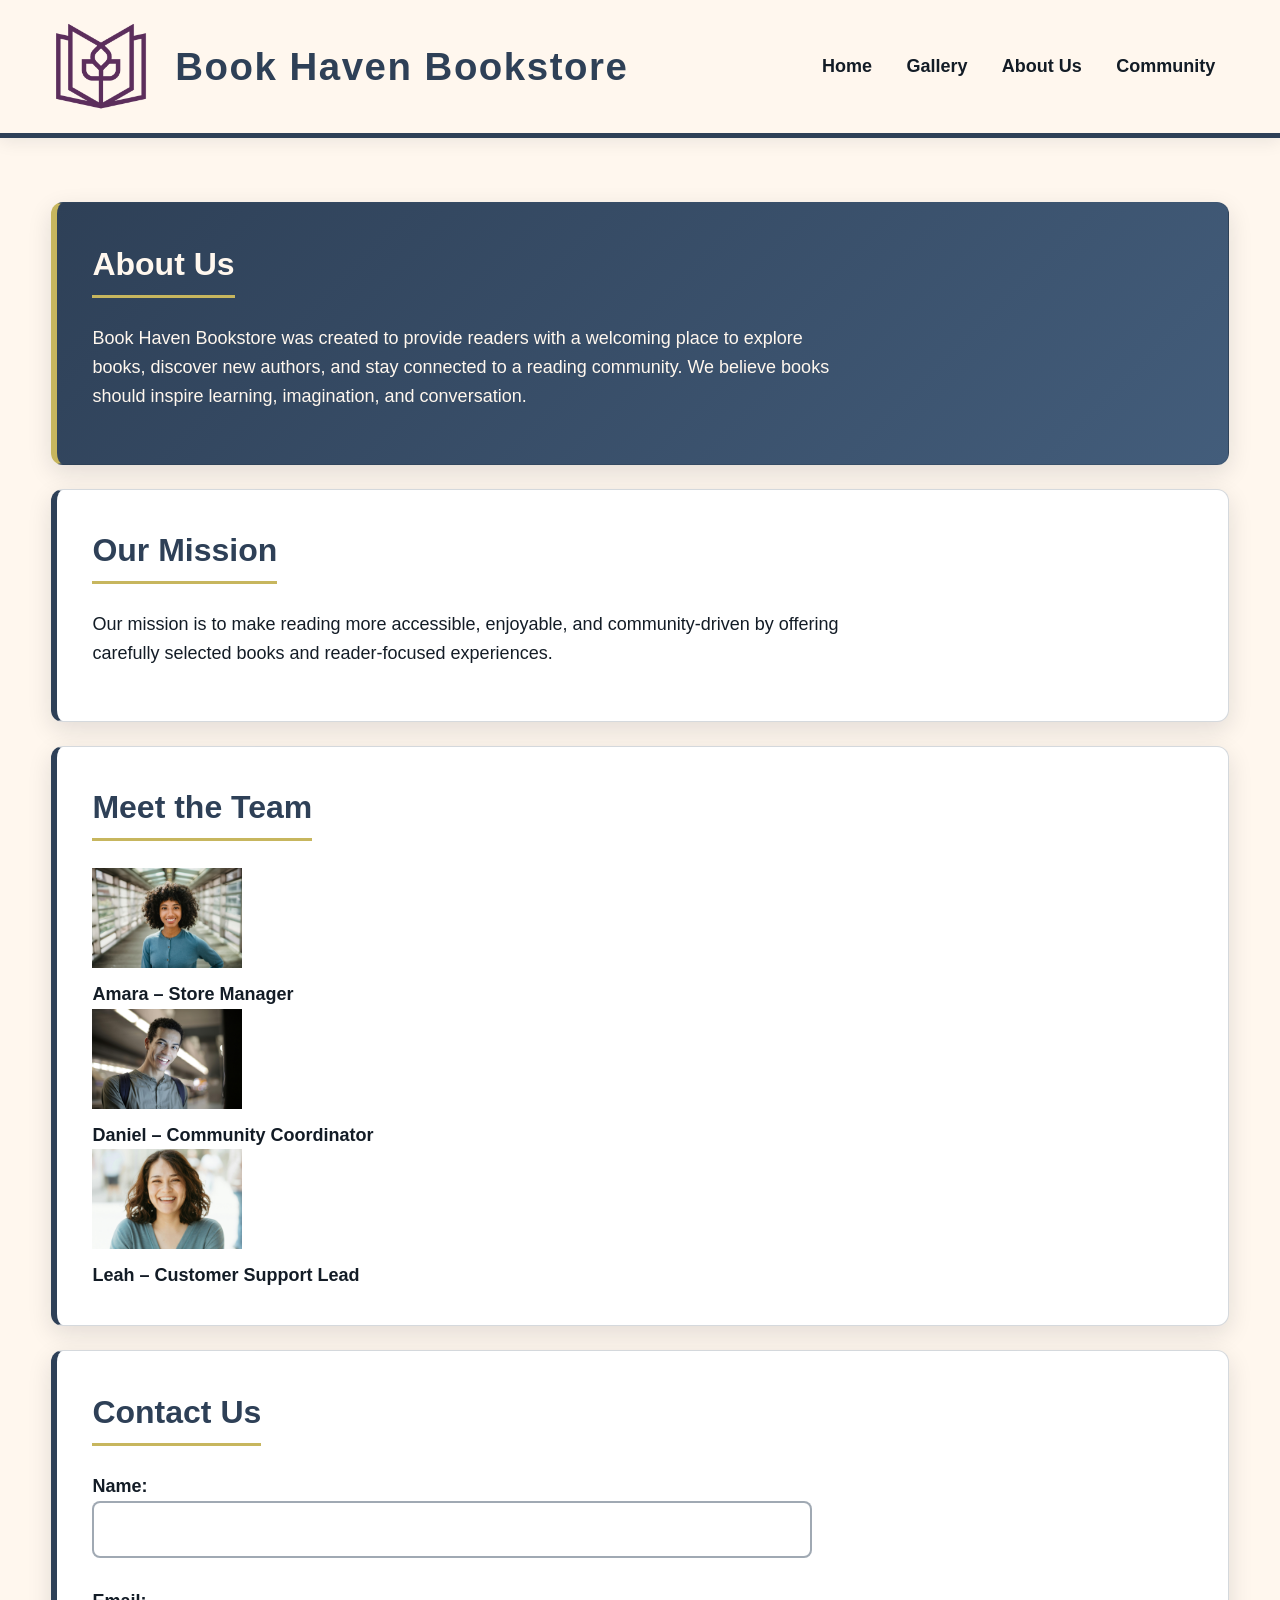
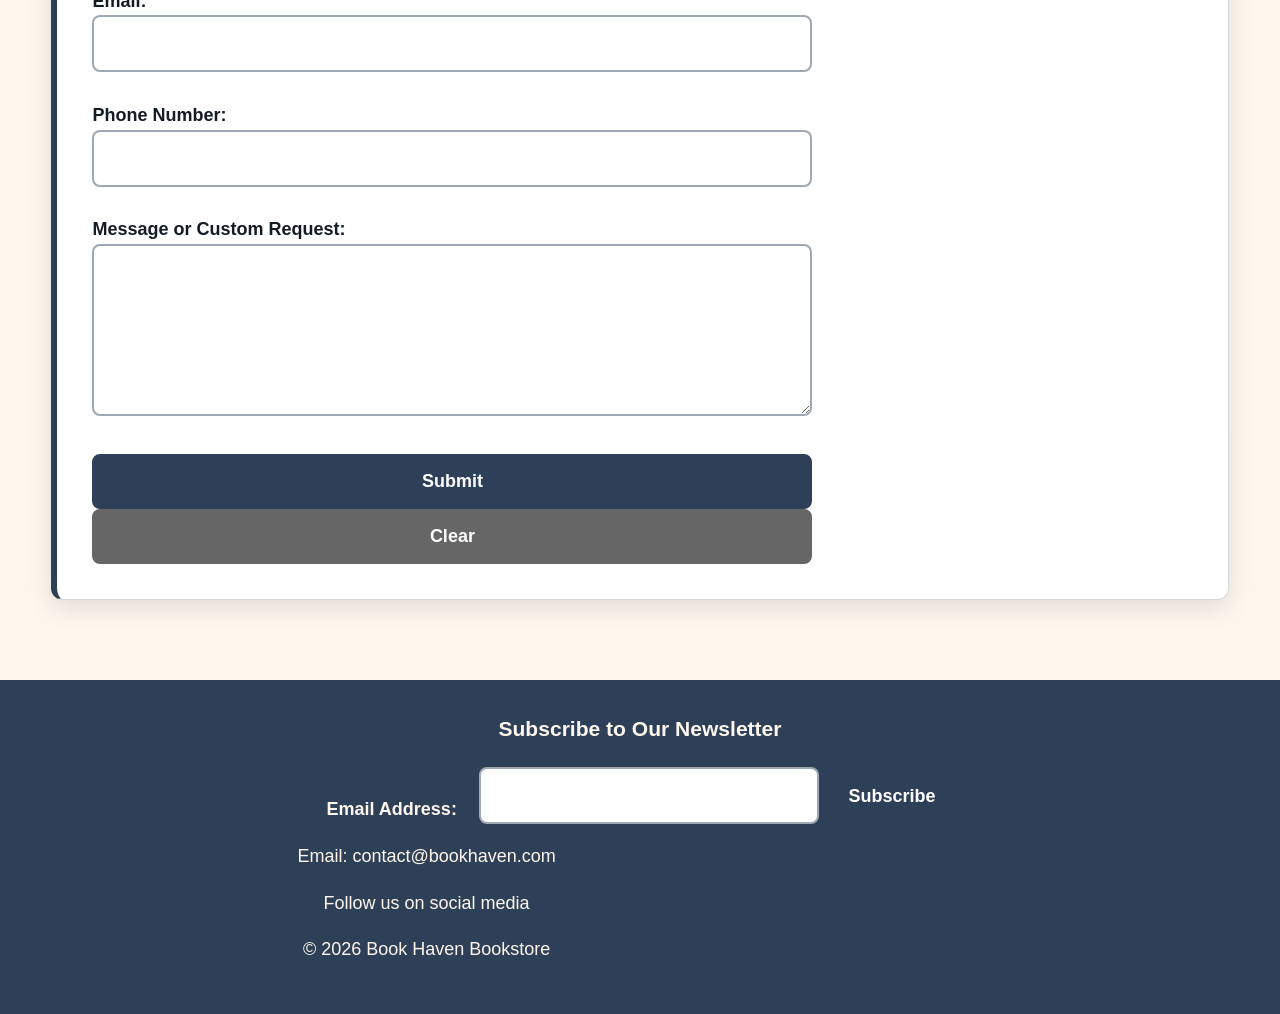
==== about.html @ 50b06986 "Update about.html" ====
<!DOCTYPE html>
<html lang="en">
<link rel="stylesheet" href="styles.css">
<head>
    <meta charset="UTF-8">
    <meta name="viewport" content="width=device-width, initial-scale=1.0">
    <title>Book Haven Bookstore | About Us</title>
</head>
<body>

    <header>
        <img src="Client3_LogoPalette2_5C2E5C.png" alt="Book Haven Bookstore logo" width="120">
        <h1>Book Haven Bookstore</h1>

        <nav>
            <a href="index.html">Home</a>
            <a href="gallery.html">Gallery</a>
            <a href="about.html">About Us</a>
            <a href="community.html">Community</a>
        </nav>
    </header>

    <main>
        <section>
            <h2>About Us</h2>
            <p>
                Book Haven Bookstore was created to provide readers with a welcoming place
                to explore books, discover new authors, and stay connected to a reading
                community. We believe books should inspire learning, imagination, and conversation.
            </p>
        </section>

        <section>
            <h2>Our Mission</h2>
            <p>
                Our mission is to make reading more accessible, enjoyable, and community-driven
                by offering carefully selected books and reader-focused experiences.
            </p>
        </section>

        <section>
            <h2>Meet the Team</h2>
            <figure>
                <img src="pexels-roberto-hund-5356174.jpg" alt="Store manager portrait" width="150">
                <figcaption>Amara – Store Manager</figcaption>
            </figure>

            <figure>
                <img src="pexels-olly-3799223.jpg" alt="Community coordinator portrait" width="150">
                <figcaption>Daniel – Community Coordinator</figcaption>
            </figure>

            <figure>
                <img src="pexels-ivan-aguilar-2154351719-33801241.jpg" alt="Customer support lead portrait" width="150">
                <figcaption>Leah – Customer Support Lead</figcaption>
            </figure>
        </section>

        <section>
            <h2>Contact Us</h2>
            <form>
                <label for="name">Name:</label><br>
                <input type="text" id="name" name="name" required><br><br>

                <label for="email">Email:</label><br>
                <input type="email" id="email" name="email" required><br><br>

                <label for="phone">Phone Number:</label><br>
                <input type="tel" id="phone" name="phone" required><br><br>

                <label for="feedback">Message or Custom Request:</label><br>
                <textarea id="feedback" name="feedback" rows="5" cols="40" required></textarea><br><br>

                <input type="submit" value="Submit">
                <input type="reset" value="Clear">
            </form>
        </section>
    </main>

    <footer>
        <h3>Subscribe to Our Newsletter</h3>
        <form>
            <label for="subscribe-email-about">Email Address:</label><br>
            <input type="email" id="subscribe-email-about" name="subscribe-email-about" required>
            <button type="button" id="subscribe-btn-about">Subscribe</button>
        </form>

        <p>Email: contact@bookhaven.com</p>
        <p>Follow us on social media</p>
        <p>&copy; 2026 Book Haven Bookstore</p>
    </footer>

</body>
</html>
---- styles.css ----
/* Book Haven Bookstore - Touchstone Task 2.2
   Color Palette 1 + Typography Option 2
*/

:root {
  --inkwell-blue: #2E4057;
  --intensity-indigo: #EE583F;
  --dusty-rose: #F7B3CC;
  --aged-gold: #C7B65E;
  --parchment-white: #FFF7EE;
  --bookish-black: #131C26;
  --white: #FFFFFF;
  --shadow: 0 8px 24px rgba(19, 28, 38, 0.12);
  --radius: 12px;
}

* {
  box-sizing: border-box;
}

html {
  scroll-behavior: smooth;
}

body {
  margin: 0;
  min-height: 100vh;
  display: flex;
  flex-direction: column;
  background-color: var(--parchment-white);
  color: var(--bookish-black);
  font-family: Calibri, Arial, sans-serif;
  font-size: 18px;
  line-height: 1.6;
}

img {
  display: block;
  max-width: 100%;
  height: auto;
}

header {
  display: grid;
  grid-template-columns: auto 1fr auto;
  align-items: center;
  gap: 1.5rem;
  padding: 1rem clamp(1rem, 4vw, 4rem);
  background-color: var(--parchment-white);
  border-bottom: 5px solid var(--inkwell-blue);
  box-shadow: 0 4px 16px rgba(19, 28, 38, 0.08);
}

header img {
  width: 100px;
}

header h1 {
  margin: 0;
  color: var(--inkwell-blue);
  font-family: Arial, Calibri, sans-serif;
  font-size: clamp(1.7rem, 3vw, 2.7rem);
  letter-spacing: 0.04em;
}

header nav,
footer nav {
  display: flex;
  flex-wrap: wrap;
  justify-content: flex-end;
  gap: 0.45rem;
}

header nav a,
footer nav a {
  padding: 0.55rem 0.85rem;
  border-radius: 8px;
  color: var(--bookish-black);
  font-weight: 700;
  text-decoration: none;
  transition: background-color 0.2s ease, transform 0.2s ease;
}

header nav a:hover,
header nav a:focus-visible {
  background-color: var(--dusty-rose);
  transform: translateY(-1px);
}

.home-page header a[href="index.html"],
.gallery-page header a[href="gallery.html"],
.about-page header a[href="about.html"],
.community-page header a[href="community.html"] {
  background-color: var(--aged-gold);
}

main {
  width: min(1180px, 92%);
  margin: 0 auto;
  padding: 2.5rem 0 3.5rem;
  flex: 1;
}

main section {
  margin: 1.5rem 0;
  padding: clamp(1.3rem, 3vw, 2.2rem);
  background-color: var(--white);
  border: 1px solid rgba(46, 64, 87, 0.2);
  border-left: 6px solid var(--inkwell-blue);
  border-radius: var(--radius);
  box-shadow: var(--shadow);
}

main > section:first-child {
  color: var(--parchment-white);
  background: linear-gradient(135deg, var(--inkwell-blue), #435D7B);
  border-left-color: var(--aged-gold);
}

main > section:first-child h2 {
  color: var(--parchment-white);
  border-bottom-color: var(--aged-gold);
}

h2,
h3 {
  font-family: Arial, Calibri, sans-serif;
}

h2 {
  width: fit-content;
  margin-top: 0;
  padding-bottom: 0.3rem;
  color: var(--inkwell-blue);
  border-bottom: 3px solid var(--aged-gold);
  font-size: clamp(1.5rem, 2.5vw, 2.1rem);
}

h3 {
  color: var(--inkwell-blue);
}

p {
  max-width: 75ch;
}

main a {
  display: inline-block;
  padding: 0.65rem 1rem;
  border-radius: 8px;
  background-color: var(--aged-gold);
  color: var(--bookish-black);
  font-weight: 700;
  text-decoration: none;
}

main a:hover,
main a:focus-visible {
  background-color: var(--dusty-rose);
}

figure {
  margin: 0;
}

figcaption {
  margin-top: 0.75rem;
  font-weight: 700;
}

table {
  width: 100%;
  table-layout: fixed;
  border-collapse: separate;
  border-spacing: 1rem;
}

td {
  padding: 1.2rem;
  text-align: center;
  vertical-align: top;
  background-color: var(--white);
  border: 1px solid rgba(46, 64, 87, 0.25);
  border-radius: var(--radius);
  box-shadow: 0 5px 16px rgba(19, 28, 38, 0.09);
}

td img {
  width: 180px;
  height: 230px;
  margin: 0 auto 1rem;
  object-fit: contain;
}

button,
input[type="submit"],
input[type="reset"] {
  padding: 0.7rem 1rem;
  border: 2px solid var(--inkwell-blue);
  border-radius: 8px;
  background-color: var(--inkwell-blue);
  color: var(--white);
  font: inherit;
  font-weight: 700;
  cursor: pointer;
  transition: background-color 0.2s ease, transform 0.2s ease;
}

button:hover,
input[type="submit"]:hover {
  background-color: var(--intensity-indigo);
  transform: translateY(-1px);
}

input[type="reset"] {
  background-color: #666666;
  border-color: #666666;
}

input[type="reset"]:hover {
  background-color: #444444;
}

input,
textarea {
  width: 100%;
  max-width: 720px;
  padding: 0.75rem;
  border: 2px solid rgba(46, 64, 87, 0.45);
  border-radius: 8px;
  background-color: var(--white);
  color: var(--bookish-black);
  font: inherit;
}

textarea {
  resize: vertical;
}

label {
  font-weight: 700;
}

a:focus-visible,
button:focus-visible,
input:focus-visible,
textarea:focus-visible {
  outline: 3px solid var(--intensity-indigo);
  outline-offset: 3px;
}

/* Homepage */
.home-page article {
  display: inline-block;
  width: 30.5%;
  min-height: 250px;
  margin: 1%;
  padding: 1.2rem;
  vertical-align: top;
  background-color: rgba(247, 179, 204, 0.35);
  border-top: 5px solid var(--aged-gold);
  border-radius: var(--radius);
}

.home-page main > section:nth-of-type(4) {
  background-color: rgba(199, 182, 94, 0.28);
}

.home-page main > section:nth-of-type(4) ul {
  columns: 2;
  column-gap: 3rem;
}

/* Gallery */
.gallery-page main > section:nth-of-type(2) {
  overflow-x: auto;
}

.gallery-page .add-to-cart {
  width: 100%;
}

.gallery-page main > section:nth-of-type(3) {
  background-color: rgba(247, 179, 204, 0.38);
}

.gallery-page main > section:nth-of-type(3) button {
  margin: 0.3rem;
}

/* About page */
.about-page main > section:nth-of-type(3) {
  text-align: center;
}

.about-page main > section:nth-of-type(3) h2 {
  margin-right: auto;
}

.about-page main > section:nth-of-type(3) figure {
  display: inline-block;
  width: 30%;
  margin: 1%;
  padding: 1.2rem;
  vertical-align: top;
  background-color: rgba(247, 179, 204, 0.28);
  border-radius: var(--radius);
}

.about-page main > section:nth-of-type(3) img {
  width: 175px;
  height: 175px;
  margin: 0 auto;
  object-fit: cover;
  border: 5px solid var(--aged-gold);
  border-radius: 50%;
}

.about-page main form {
  display: grid;
  gap: 0.65rem;
  max-width: 760px;
}

.about-page main form br {
  display: none;
}

/* Community page */
.community-page main > section:nth-of-type(2) p {
  max-width: none;
  padding: 1rem 1.2rem;
  background-color: rgba(247, 179, 204, 0.35);
  border-left: 5px solid var(--intensity-indigo);
  border-radius: 8px;
}

.community-page main > section:nth-of-type(3) ul {
  display: grid;
  grid-template-columns: repeat(3, 1fr);
  gap: 1rem;
  padding: 0;
  list-style: none;
}

.community-page main > section:nth-of-type(3) li {
  padding: 1.1rem;
  background-color: rgba(199, 182, 94, 0.3);
  border: 1px solid var(--aged-gold);
  border-radius: 8px;
  font-weight: 700;
}

.community-page main > section:nth-of-type(4) {
  background-color: rgba(238, 88, 63, 0.11);
}

/* Footer */
footer {
  margin-top: auto;
  padding: 2rem clamp(1rem, 4vw, 4rem);
  text-align: center;
  background-color: var(--inkwell-blue);
  color: var(--parchment-white);
}

footer h3 {
  margin-top: 0;
  color: var(--parchment-white);
}

footer form {
  display: flex;
  flex-wrap: wrap;
  align-items: end;
  justify-content: center;
  gap: 0.7rem;
}

footer input {
  width: min(340px, 100%);
}

footer nav {
  justify-content: center;
  margin-top: 1rem;
}

footer nav a {
  color: var(--parchment-white);
}

footer nav a:hover,
footer nav a:focus-visible {
  color: var(--bookish-black);
  background-color: var(--aged-gold);
}

/* Responsive layout */
@media (max-width: 820px) {
  body {
    font-size: 16px;
  }

  header {
    grid-template-columns: 1fr;
    text-align: center;
  }

  header img {
    margin: 0 auto;
  }

  header nav {
    justify-content: center;
  }

  .home-page article,
  .about-page main > section:nth-of-type(3) figure {
    display: block;
    width: 100%;
    margin: 1rem 0;
  }

  .community-page main > section:nth-of-type(3) ul {
    grid-template-columns: 1fr;
  }

  .home-page main > section:nth-of-type(4) ul {
    columns: 1;
  }

  table,
  tbody,
  tr,
  td {
    display: block;
    width: 100%;
  }

  table {
    border-spacing: 0;
  }

  td {
    margin-bottom: 1rem;
  }
}

@media (max-width: 520px) {
  header nav {
    display: grid;
    grid-template-columns: 1fr 1fr;
    width: 100%;
  }

  main {
    width: 94%;
    padding-top: 1.5rem;
  }

  main section {
    padding: 1.2rem;
  }

  footer form {
    flex-direction: column;
    align-items: stretch;
  }

  footer input,
  footer button {
    width: 100%;
    max-width: none;
  }
}

@media (prefers-reduced-motion: reduce) {
  * {
    scroll-behavior: auto !important;
    transition: none !important;
  }
}
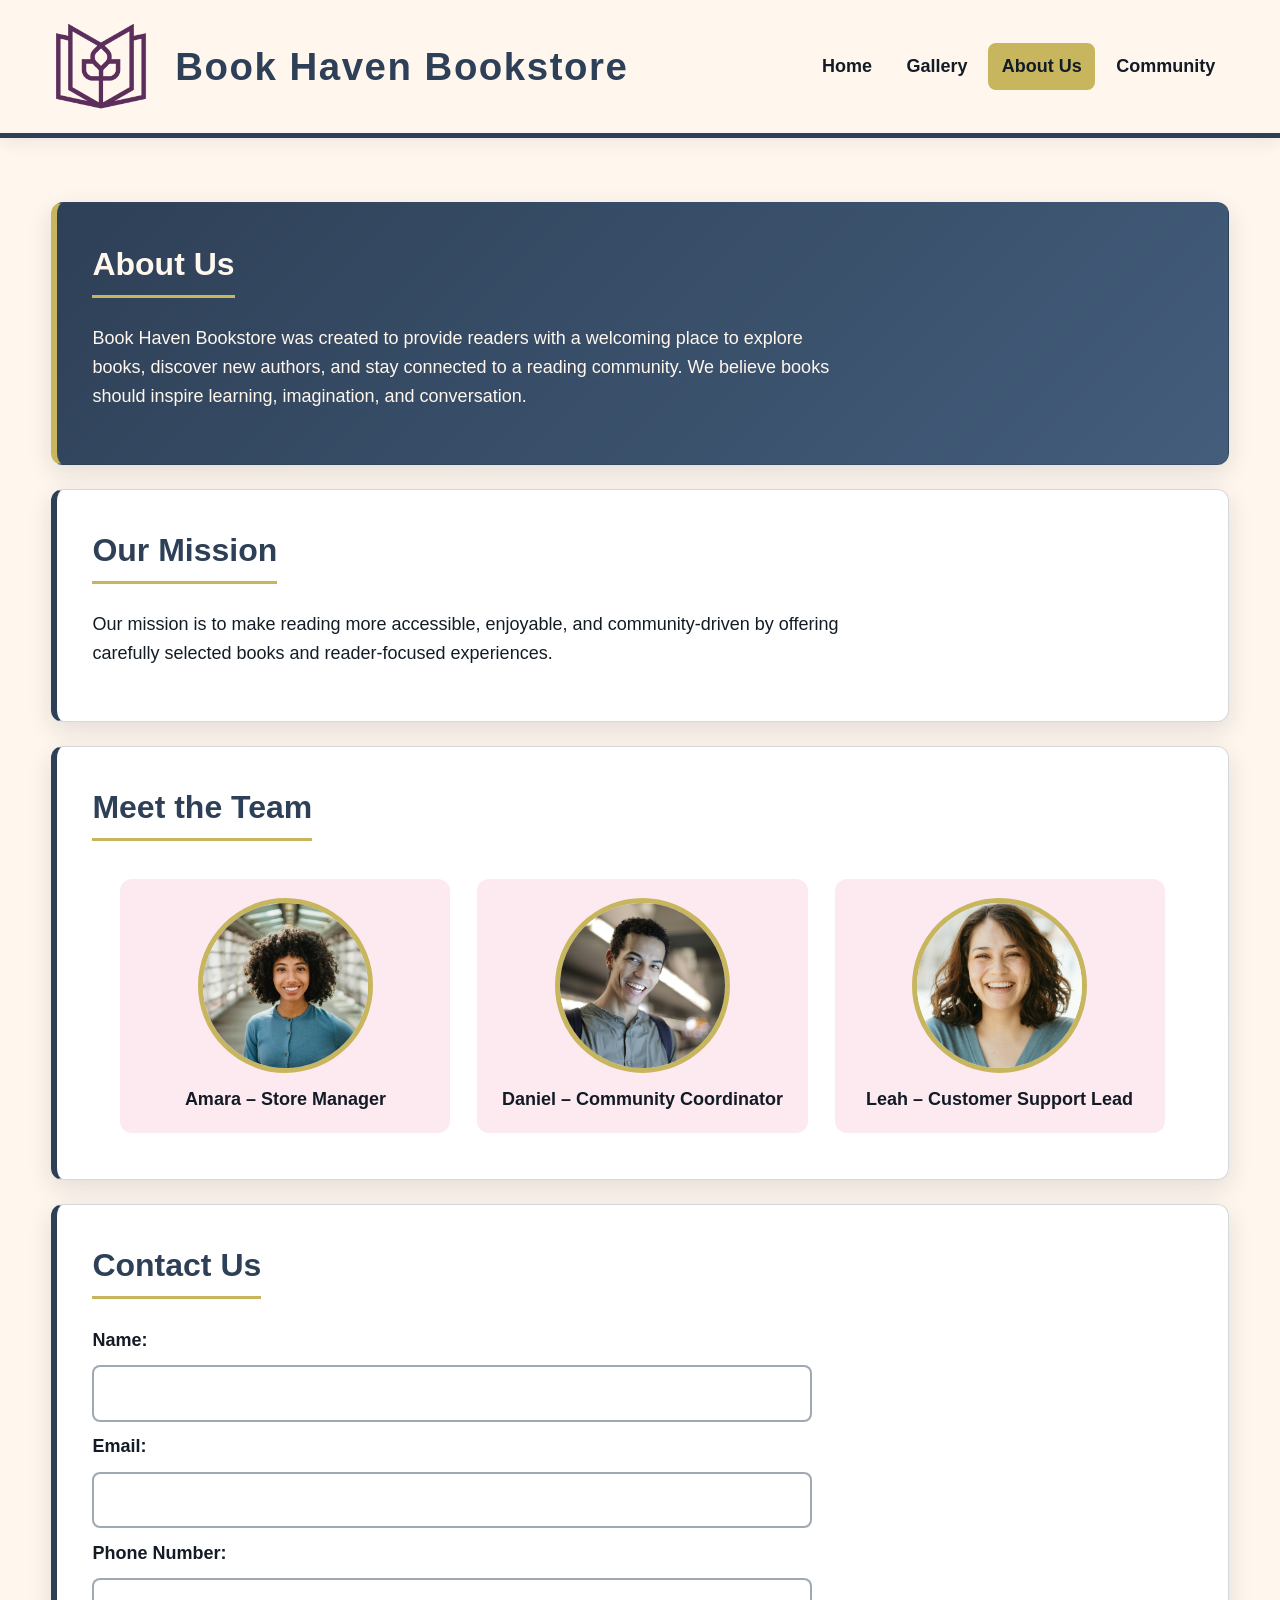
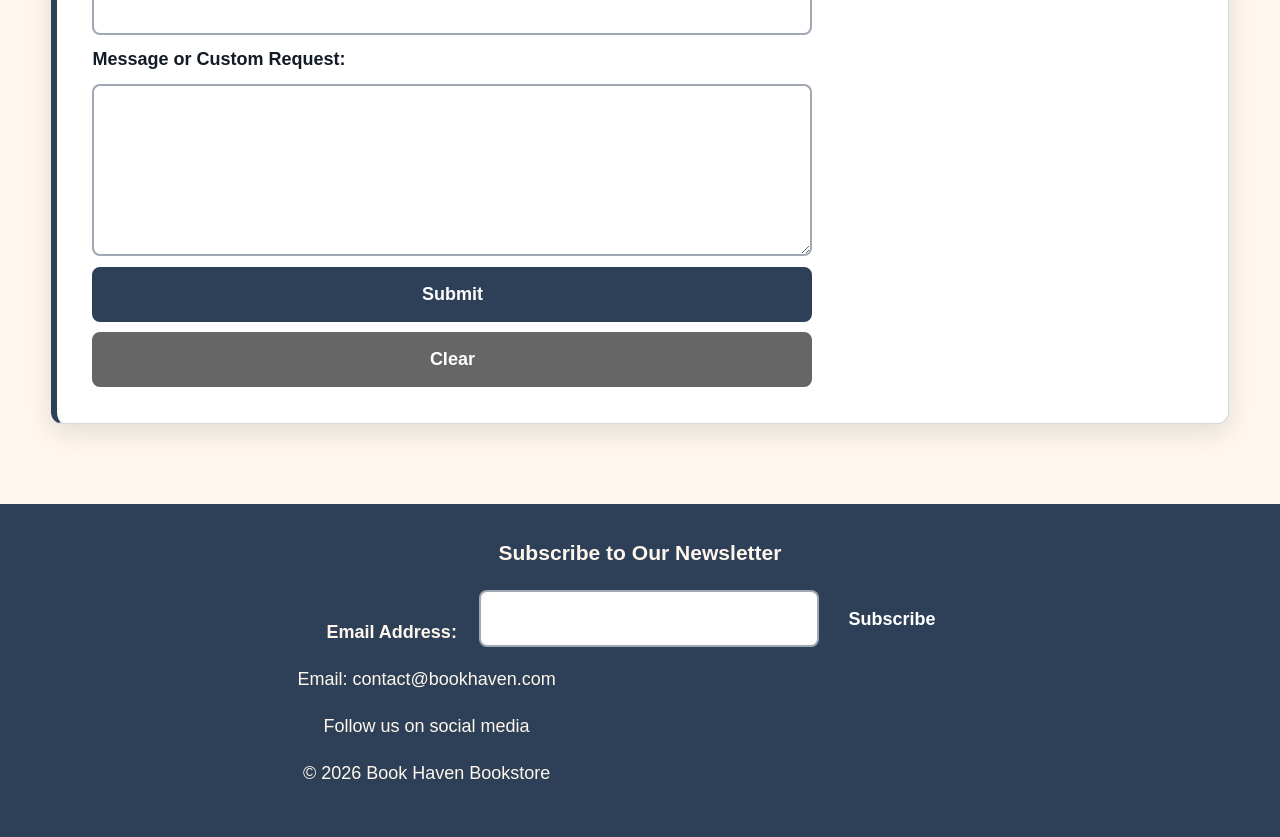
==== commit 540eaee0: "Update about.html" ====
--- a/about.html
+++ b/about.html
@@ -6,7 +6,7 @@
     <meta name="viewport" content="width=device-width, initial-scale=1.0">
     <title>Book Haven Bookstore | About Us</title>
 </head>
-<body>
+<body class="about-page">
 
     <header>
         <img src="Client3_LogoPalette2_5C2E5C.png" alt="Book Haven Bookstore logo" width="120">
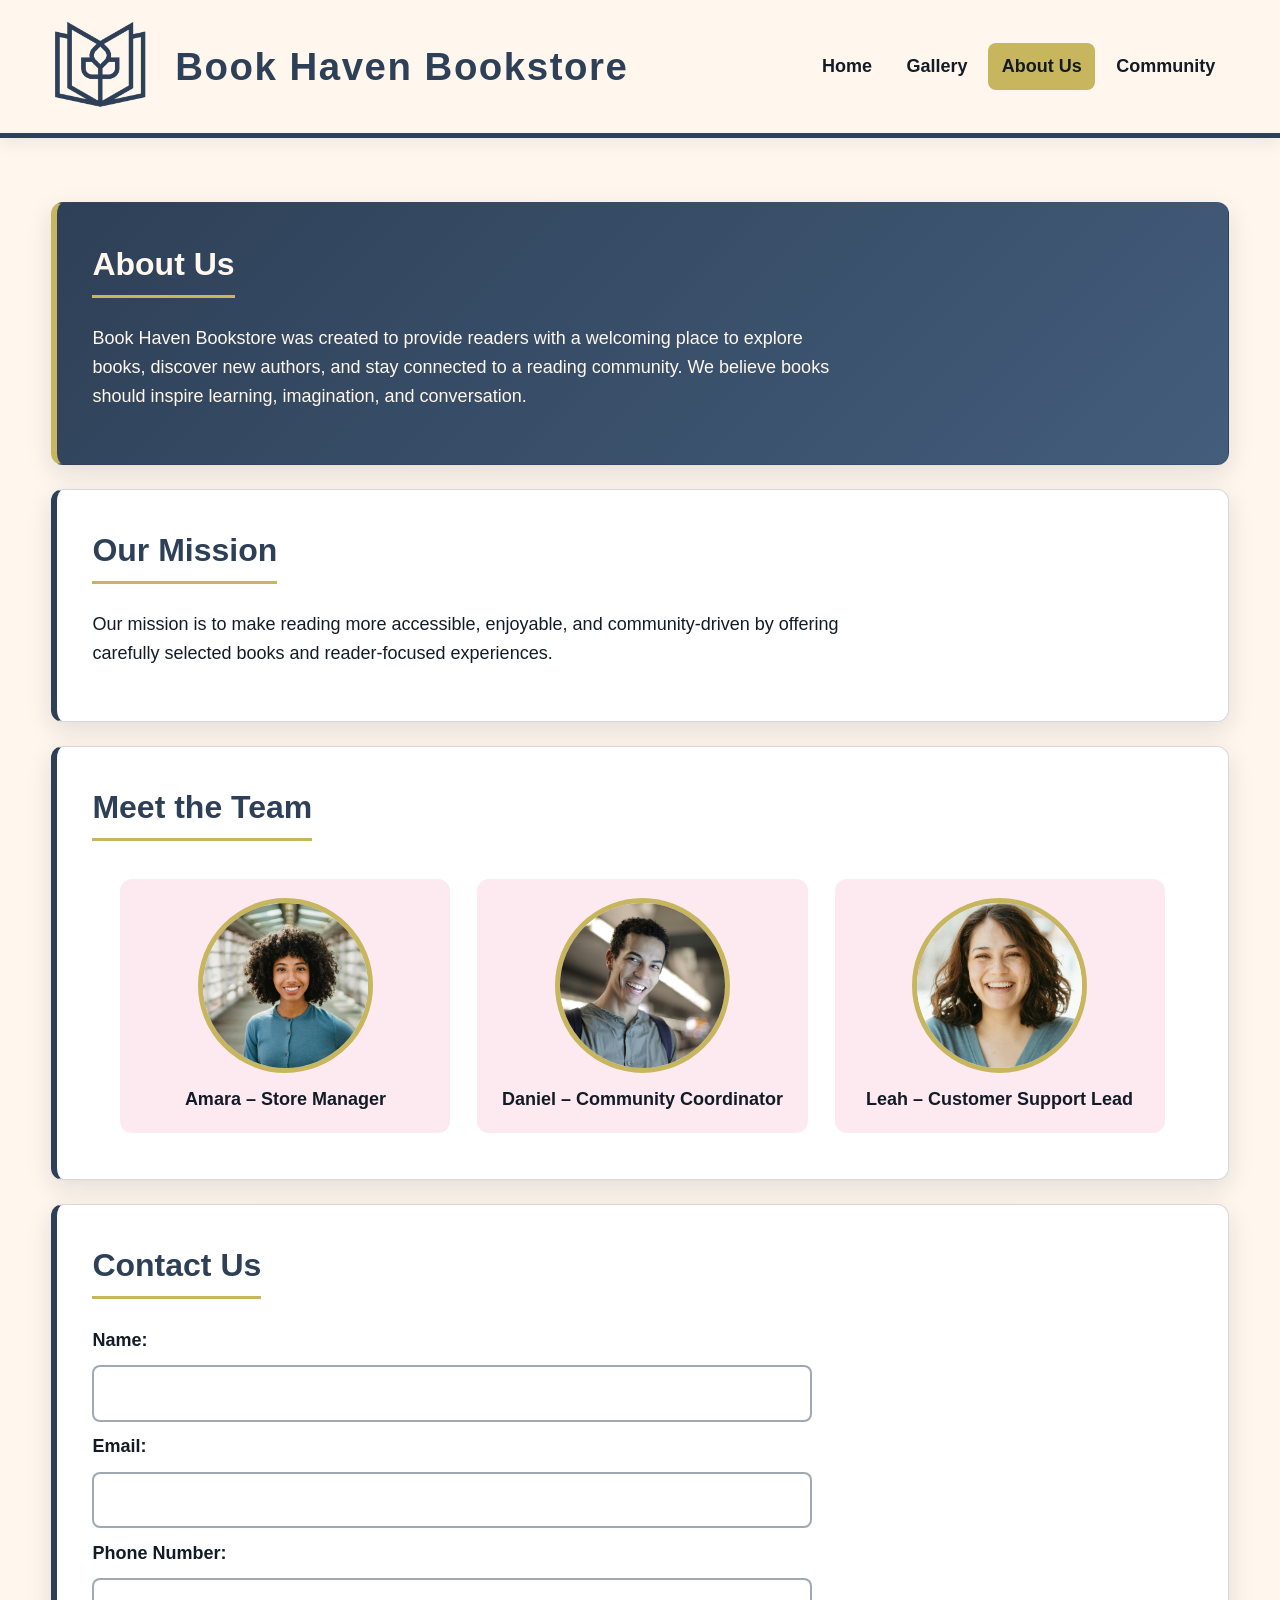
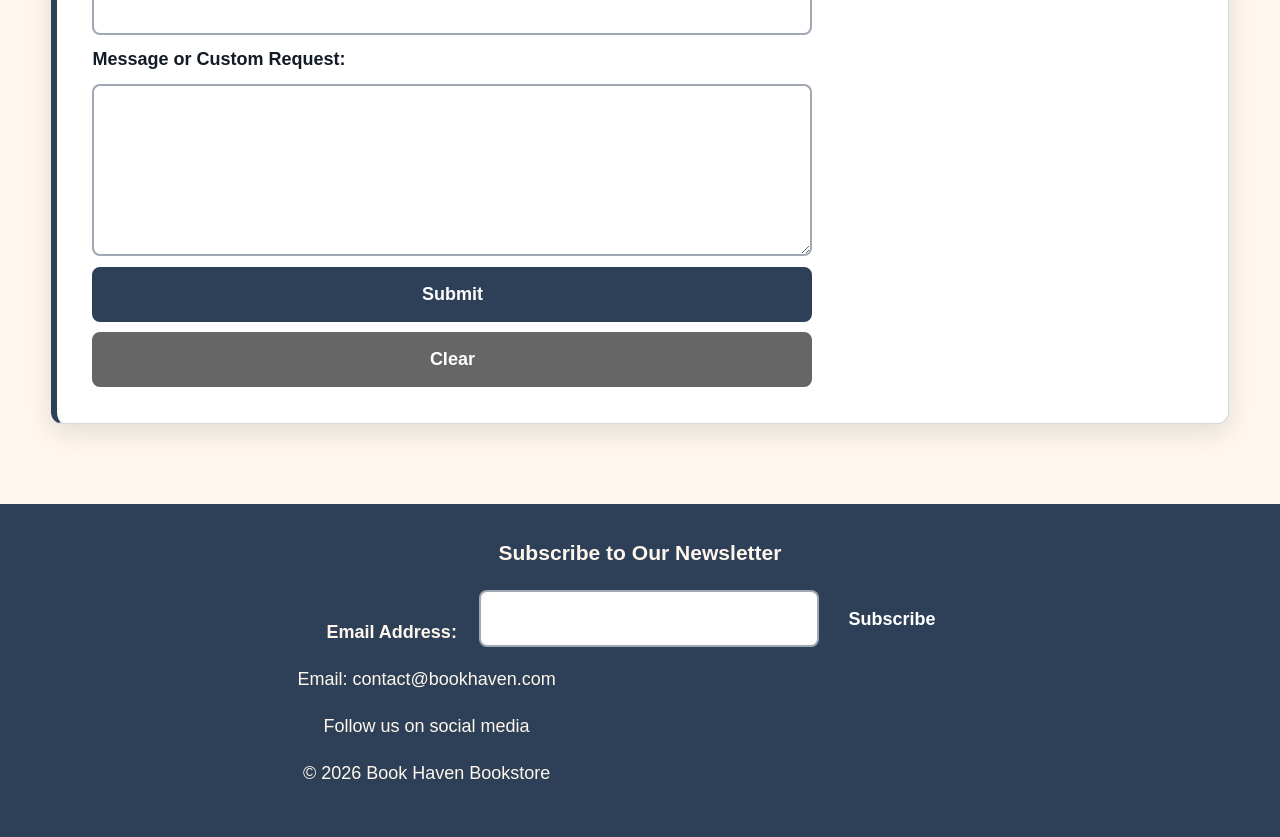
==== commit 5cd32aaa: "Update about.html" ====
--- a/about.html
+++ b/about.html
@@ -9,7 +9,7 @@
 <body class="about-page">
 
     <header>
-        <img src="Client3_LogoPalette2_5C2E5C.png" alt="Book Haven Bookstore logo" width="120">
+        <img src="Client3_LogoPalette1_2E4057.png" alt="Book Haven Bookstore logo" width="120">
         <h1>Book Haven Bookstore</h1>
 
         <nav>
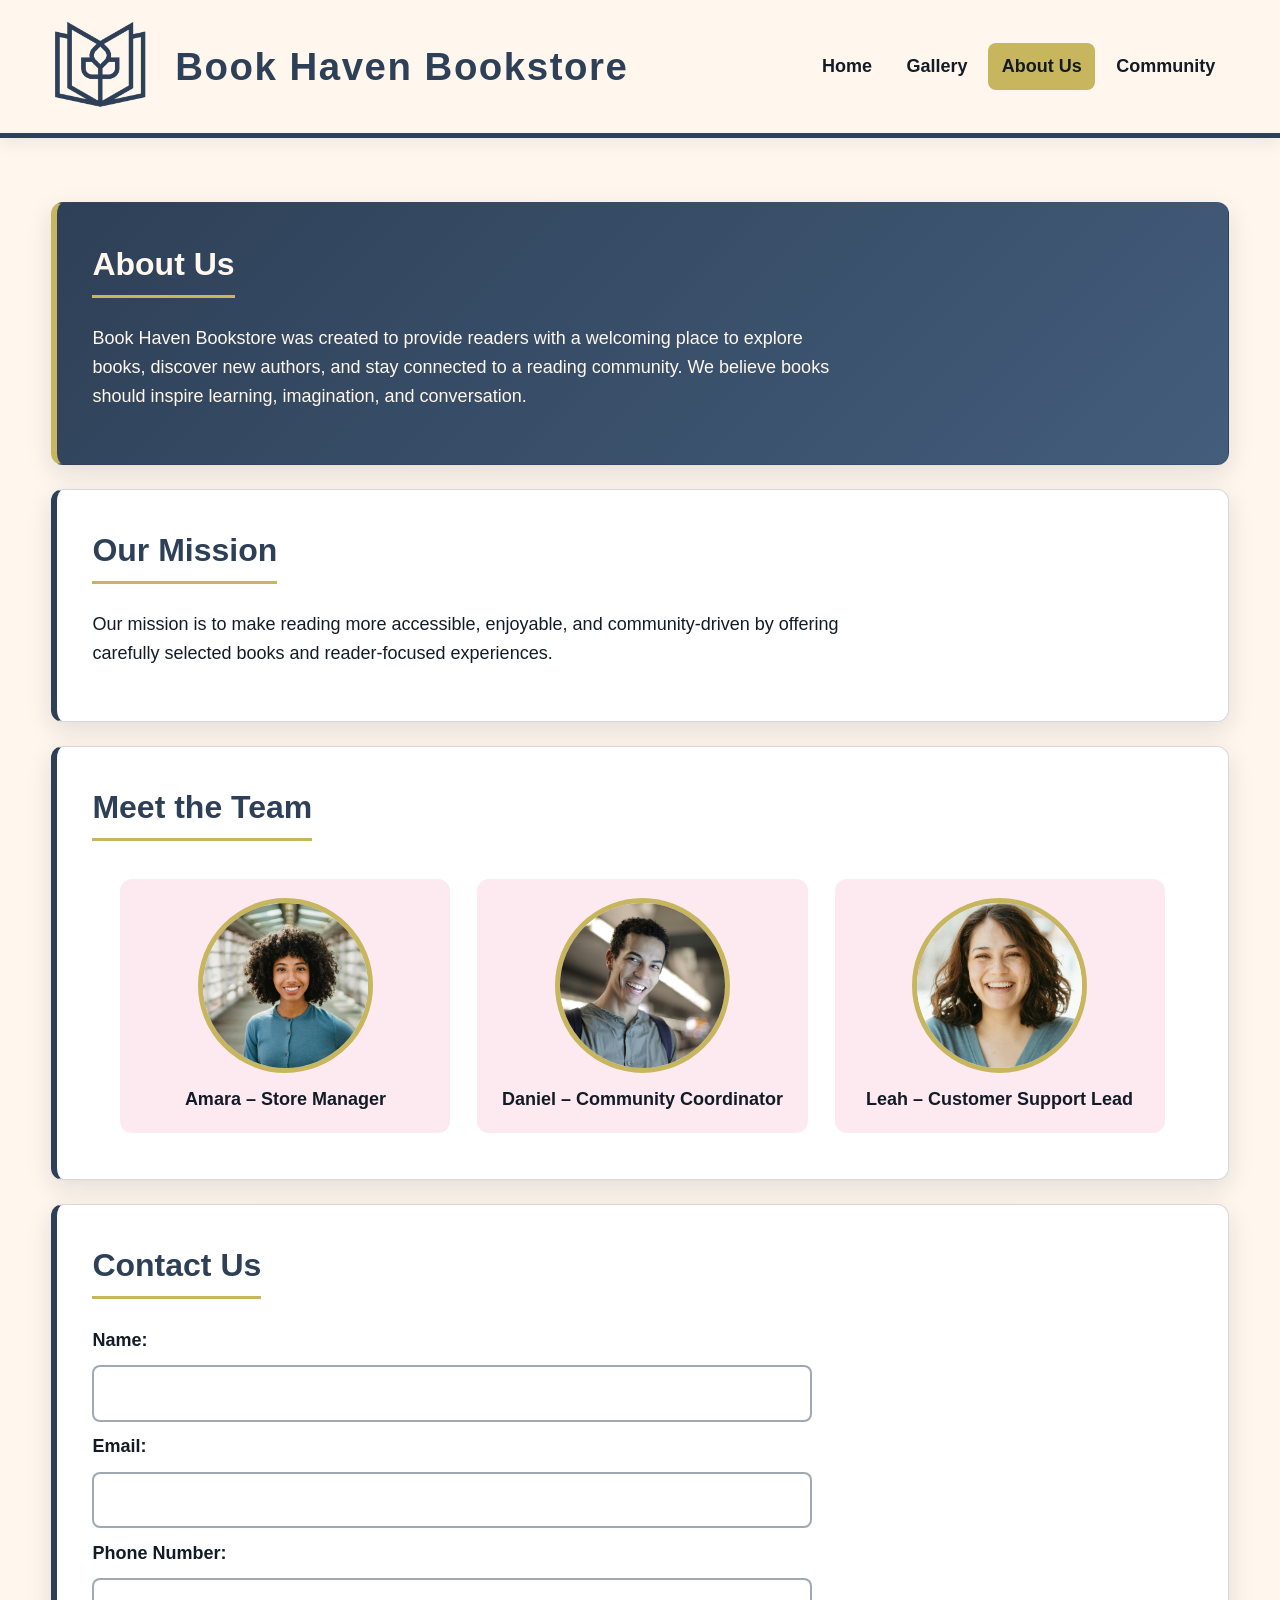
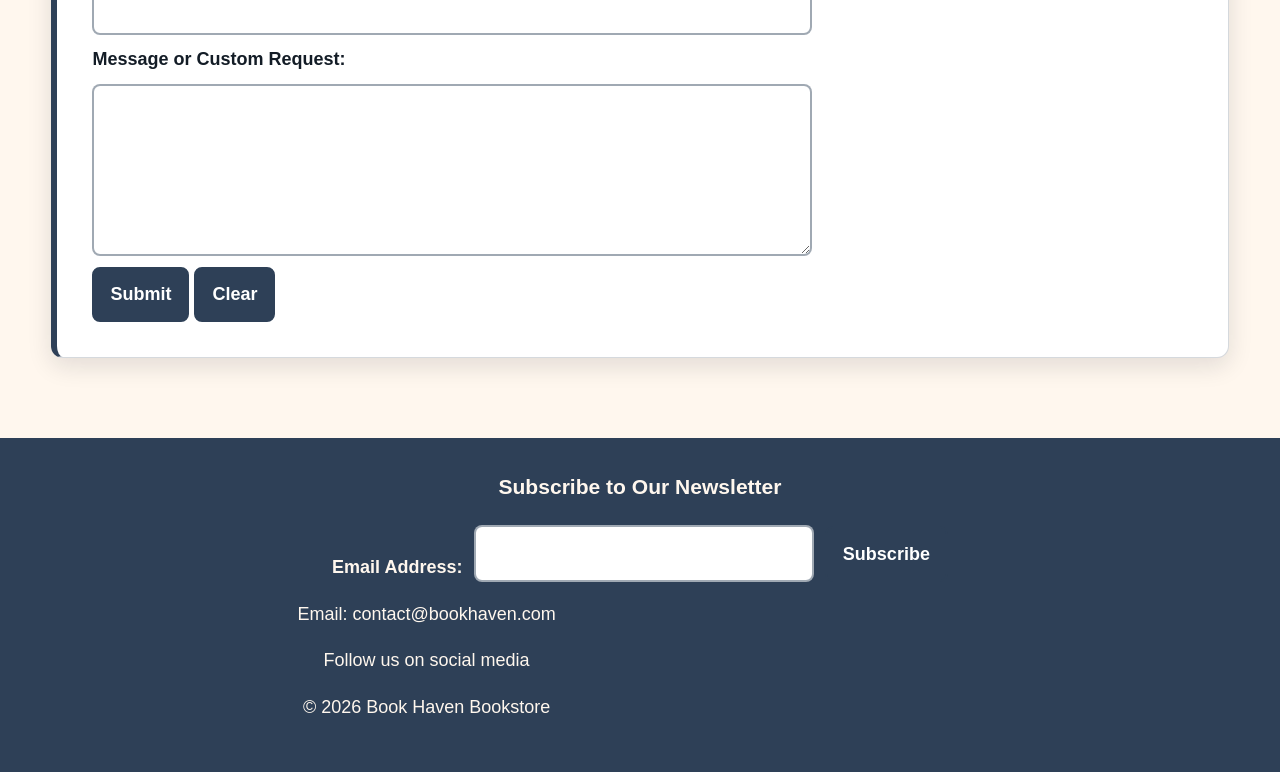
==== commit f42ac0bf: "Update about.html" ====
--- a/about.html
+++ b/about.html
@@ -1,18 +1,27 @@
 <!DOCTYPE html>
 <html lang="en">
-<link rel="stylesheet" href="styles.css">
+
 <head>
     <meta charset="UTF-8">
     <meta name="viewport" content="width=device-width, initial-scale=1.0">
+
     <title>Book Haven Bookstore | About Us</title>
+
+    <link rel="stylesheet" href="styles.css">
 </head>
+
 <body class="about-page">
 
     <header>
-        <img src="Client3_LogoPalette1_2E4057.png" alt="Book Haven Bookstore logo" width="120">
+        <img
+            src="Client3_LogoPalette1_2E4057.png"
+            alt="Book Haven Bookstore logo"
+            width="120"
+        >
+
         <h1>Book Haven Bookstore</h1>
 
-        <nav>
+        <nav aria-label="Main navigation">
             <a href="index.html">Home</a>
             <a href="gallery.html">Gallery</a>
             <a href="about.html">About Us</a>
@@ -21,74 +30,174 @@
     </header>
 
     <main>
+
         <section>
             <h2>About Us</h2>
+
             <p>
-                Book Haven Bookstore was created to provide readers with a welcoming place
-                to explore books, discover new authors, and stay connected to a reading
-                community. We believe books should inspire learning, imagination, and conversation.
+                Book Haven Bookstore was created to provide readers with a
+                welcoming place to explore books, discover new authors, and
+                stay connected to a reading community. We believe books should
+                inspire learning, imagination, and conversation.
             </p>
         </section>
 
         <section>
             <h2>Our Mission</h2>
+
             <p>
-                Our mission is to make reading more accessible, enjoyable, and community-driven
-                by offering carefully selected books and reader-focused experiences.
+                Our mission is to make reading more accessible, enjoyable,
+                and community-driven by offering carefully selected books
+                and reader-focused experiences.
             </p>
         </section>
 
         <section>
             <h2>Meet the Team</h2>
+
             <figure>
-                <img src="pexels-roberto-hund-5356174.jpg" alt="Store manager portrait" width="150">
-                <figcaption>Amara – Store Manager</figcaption>
+                <img
+                    src="pexels-roberto-hund-5356174.jpg"
+                    alt="Portrait of Amara, the store manager"
+                    width="150"
+                >
+
+                <figcaption>
+                    Amara – Store Manager
+                </figcaption>
             </figure>
 
             <figure>
-                <img src="pexels-olly-3799223.jpg" alt="Community coordinator portrait" width="150">
-                <figcaption>Daniel – Community Coordinator</figcaption>
+                <img
+                    src="pexels-olly-3799223.jpg"
+                    alt="Portrait of Daniel, the community coordinator"
+                    width="150"
+                >
+
+                <figcaption>
+                    Daniel – Community Coordinator
+                </figcaption>
             </figure>
 
             <figure>
-                <img src="pexels-ivan-aguilar-2154351719-33801241.jpg" alt="Customer support lead portrait" width="150">
-                <figcaption>Leah – Customer Support Lead</figcaption>
+                <img
+                    src="pexels-ivan-aguilar-2154351719-33801241.jpg"
+                    alt="Portrait of Leah, the customer support lead"
+                    width="150"
+                >
+
+                <figcaption>
+                    Leah – Customer Support Lead
+                </figcaption>
             </figure>
         </section>
 
         <section>
             <h2>Contact Us</h2>
-            <form>
-                <label for="name">Name:</label><br>
-                <input type="text" id="name" name="name" required><br><br>
-
-                <label for="email">Email:</label><br>
-                <input type="email" id="email" name="email" required><br><br>
-
-                <label for="phone">Phone Number:</label><br>
-                <input type="tel" id="phone" name="phone" required><br><br>
-
-                <label for="feedback">Message or Custom Request:</label><br>
-                <textarea id="feedback" name="feedback" rows="5" cols="40" required></textarea><br><br>
-
-                <input type="submit" value="Submit">
-                <input type="reset" value="Clear">
+
+            <form id="contact-form">
+
+                <label for="name">Name:</label>
+
+                <input
+                    type="text"
+                    id="name"
+                    name="name"
+                    required
+                >
+
+                <label for="email">Email:</label>
+
+                <input
+                    type="email"
+                    id="email"
+                    name="email"
+                    required
+                >
+
+                <label for="phone">Phone Number:</label>
+
+                <input
+                    type="tel"
+                    id="phone"
+                    name="phone"
+                    required
+                >
+
+                <label for="feedback">
+                    Message or Custom Request:
+                </label>
+
+                <textarea
+                    id="feedback"
+                    name="feedback"
+                    rows="5"
+                    required
+                ></textarea>
+
+                <div>
+                    <button type="submit" id="contact-submit">
+                        Submit
+                    </button>
+
+                    <button type="reset">
+                        Clear
+                    </button>
+                </div>
+
             </form>
         </section>
+
     </main>
 
     <footer>
         <h3>Subscribe to Our Newsletter</h3>
+
         <form>
-            <label for="subscribe-email-about">Email Address:</label><br>
-            <input type="email" id="subscribe-email-about" name="subscribe-email-about" required>
-            <button type="button" id="subscribe-btn-about">Subscribe</button>
+            <label for="subscribe-email-about">
+                Email Address:
+            </label>
+
+            <input
+                type="email"
+                id="subscribe-email-about"
+                name="subscribe-email-about"
+                required
+            >
+
+            <button
+                type="button"
+                id="subscribe-btn-about"
+            >
+                Subscribe
+            </button>
         </form>
 
         <p>Email: contact@bookhaven.com</p>
+
         <p>Follow us on social media</p>
+
         <p>&copy; 2026 Book Haven Bookstore</p>
     </footer>
 
+    <script>
+        const contactForm =
+            document.getElementById("contact-form");
+
+        contactForm.addEventListener("submit", function (event) {
+            event.preventDefault();
+
+            alert("Thank you for your message.");
+        });
+
+        const subscribeButton =
+            document.getElementById("subscribe-btn-about");
+
+        subscribeButton.addEventListener("click", function () {
+            alert("Thank you for subscribing.");
+        });
+    </script>
+
 </body>
+
 </html>
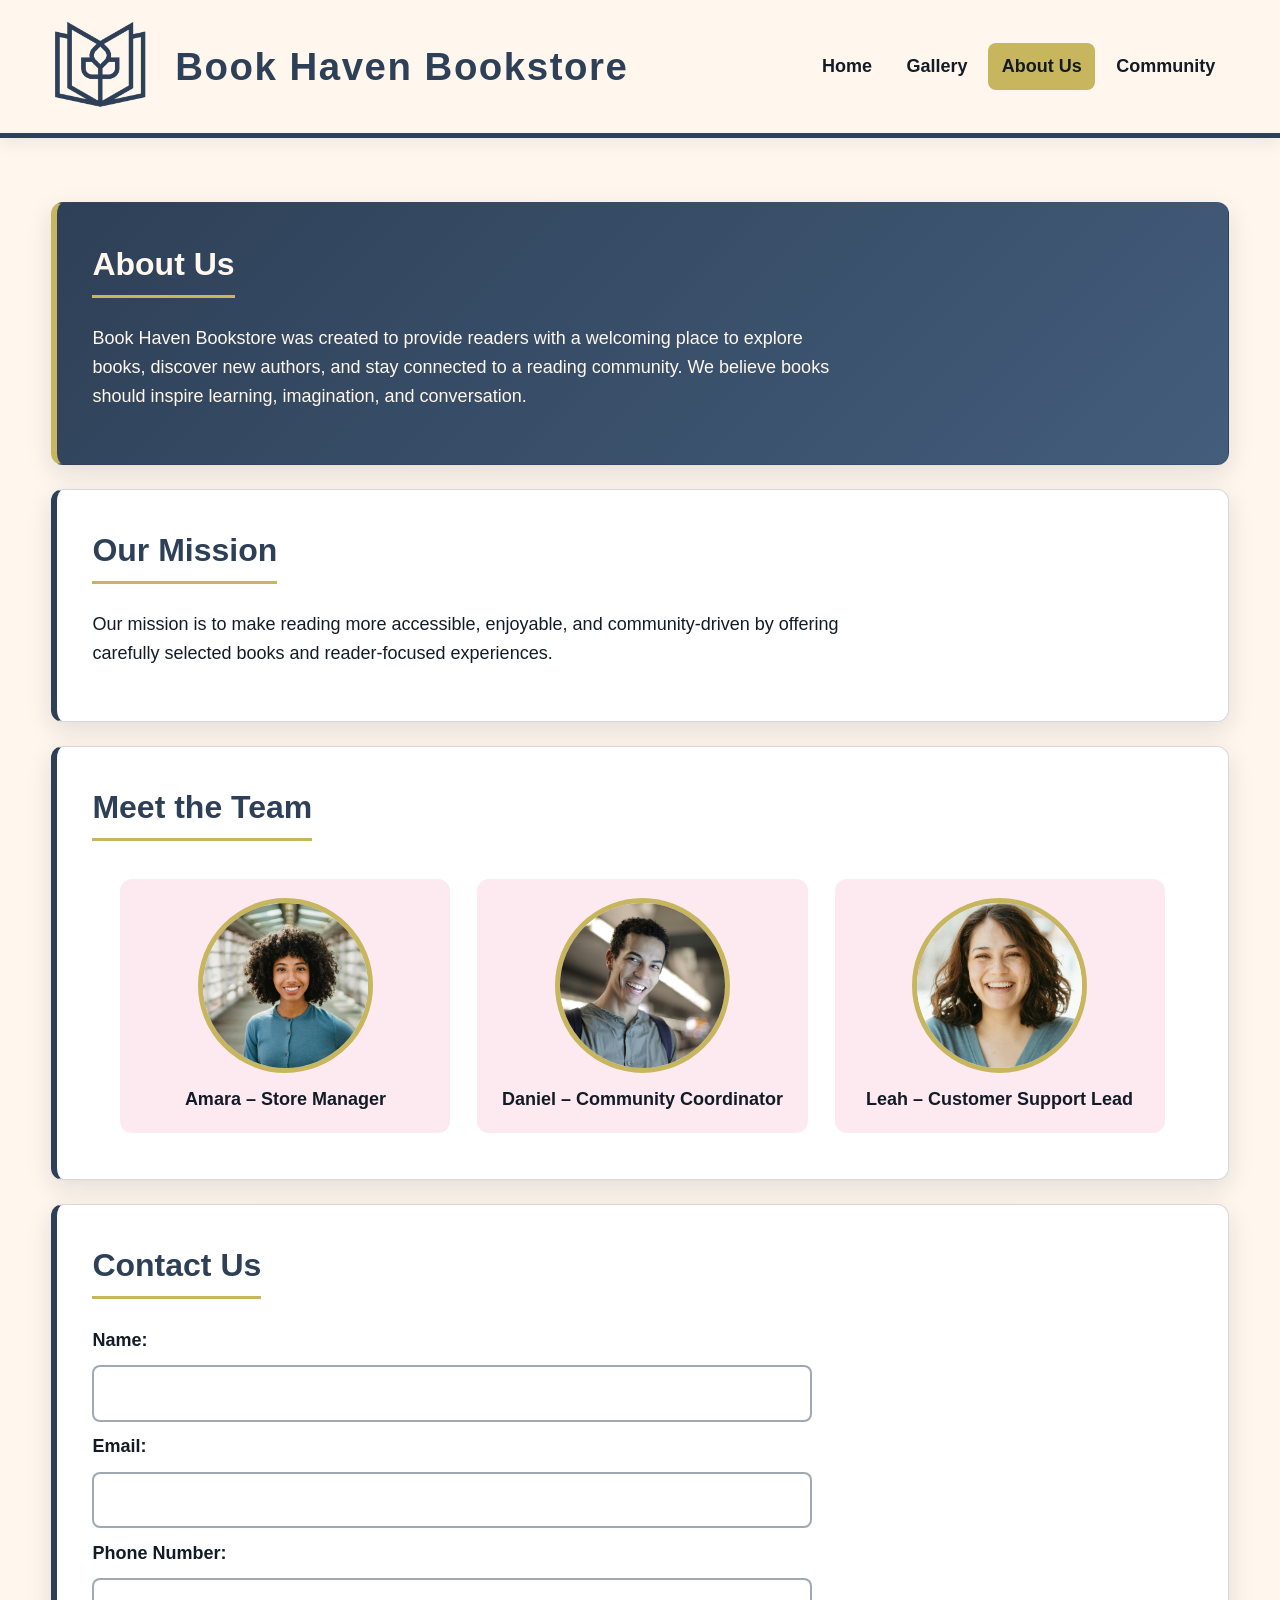
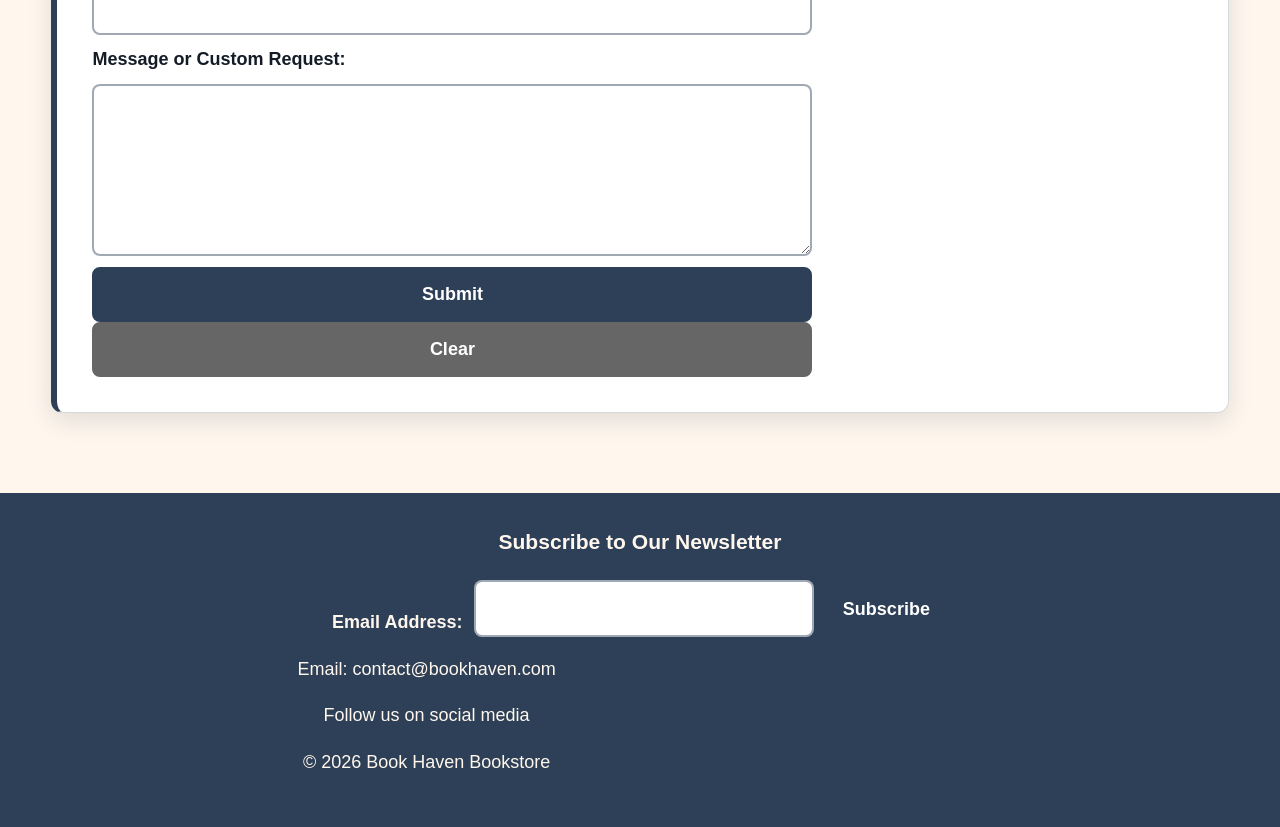
==== commit 1776b3b3: "Update about.html" ====
--- a/about.html
+++ b/about.html
@@ -136,13 +136,15 @@
                 ></textarea>
 
                 <div>
-                    <button type="submit" id="contact-submit">
-                        Submit
-                    </button>
-
-                    <button type="reset">
-                        Clear
-                    </button>
+                    <input
+                        type="submit"
+                        value="Submit"
+                    >
+
+                    <input
+                        type="reset"
+                        value="Clear"
+                    >
                 </div>
 
             </form>
@@ -184,14 +186,27 @@
         const contactForm =
             document.getElementById("contact-form");
 
+        const subscribeButton =
+            document.getElementById("subscribe-btn-about");
+
         contactForm.addEventListener("submit", function (event) {
             event.preventDefault();
 
+            const customerInformation = {
+                name: document.getElementById("name").value,
+                email: document.getElementById("email").value,
+                phone: document.getElementById("phone").value,
+                customOrder:
+                    document.getElementById("feedback").value
+            };
+
+            localStorage.setItem(
+                "bookHavenCustomOrder",
+                JSON.stringify(customerInformation)
+            );
+
             alert("Thank you for your message.");
         });
-
-        const subscribeButton =
-            document.getElementById("subscribe-btn-about");
 
         subscribeButton.addEventListener("click", function () {
             alert("Thank you for subscribing.");
--- a/styles.css
+++ b/styles.css
@@ -481,3 +481,71 @@
     transition: none !important;
   }
 }
+
+    /* Align all Gallery Add to Cart buttons */
+.gallery-page td {
+    position: relative;
+    padding-bottom: 6.5rem;
+}
+
+.gallery-page td .add-to-cart {
+    position: absolute;
+    left: 1.2rem;
+    right: 1.2rem;
+    bottom: 1.2rem;
+    width: auto;
+}
+</head>
+/* Shopping Cart Modal */
+.cart-modal {
+  position: fixed;
+  inset: 0;
+  z-index: 1000;
+  display: flex;
+  align-items: center;
+  justify-content: center;
+  padding: 1rem;
+  background-color: rgba(19, 28, 38, 0.7);
+}
+
+.cart-modal[hidden] {
+  display: none;
+}
+
+.cart-modal-content {
+  position: relative;
+  width: min(600px, 95%);
+  max-height: 80vh;
+  overflow-y: auto;
+  padding: 2rem;
+  background-color: var(--white);
+  border: 5px solid var(--inkwell-blue);
+  border-radius: var(--radius);
+  box-shadow: var(--shadow);
+}
+
+.cart-modal-content h2 {
+  margin-top: 0;
+}
+
+.cart-close {
+  position: absolute;
+  top: 0.75rem;
+  right: 0.75rem;
+  width: 42px;
+  height: 42px;
+  padding: 0;
+  border-radius: 50%;
+  font-size: 1.4rem;
+}
+
+#cart-items {
+  margin: 1.5rem 0;
+  padding-left: 1.5rem;
+}
+
+.cart-modal-actions {
+  display: flex;
+  flex-wrap: wrap;
+  gap: 0.75rem;
+}
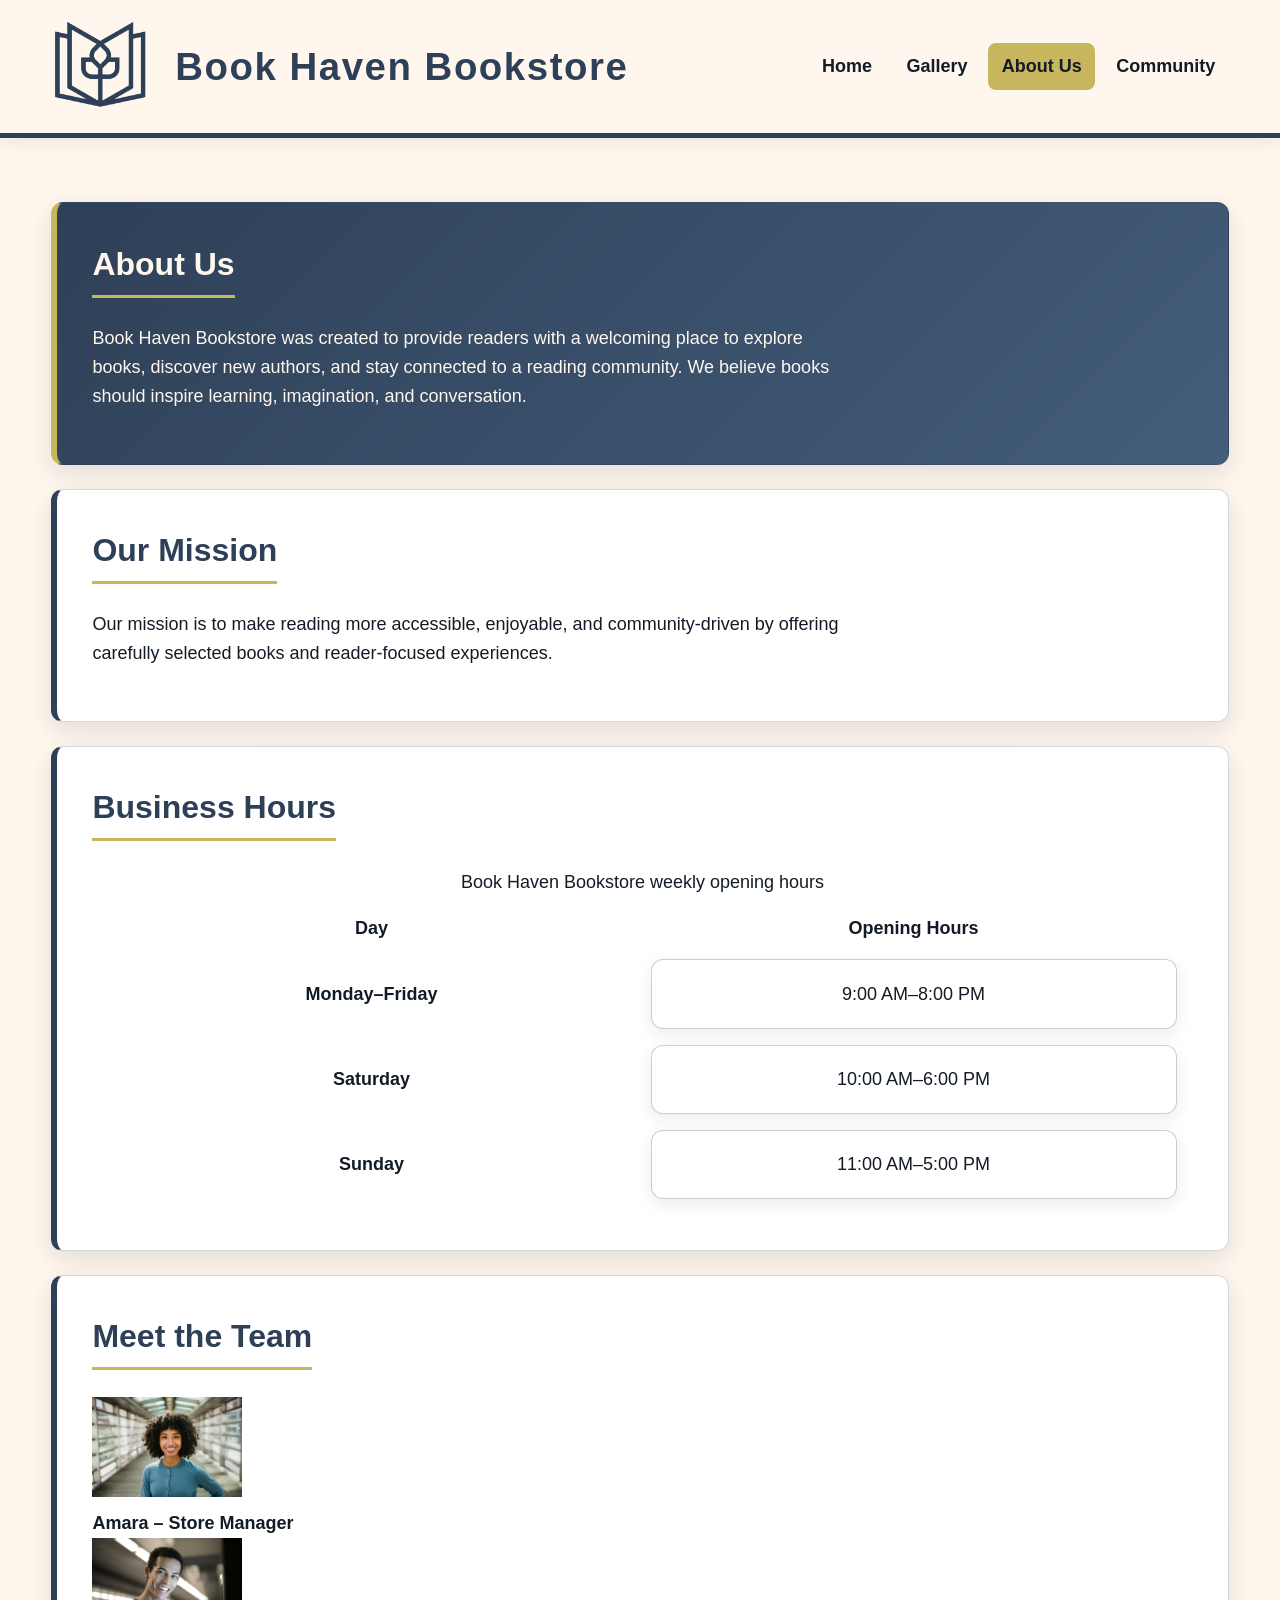
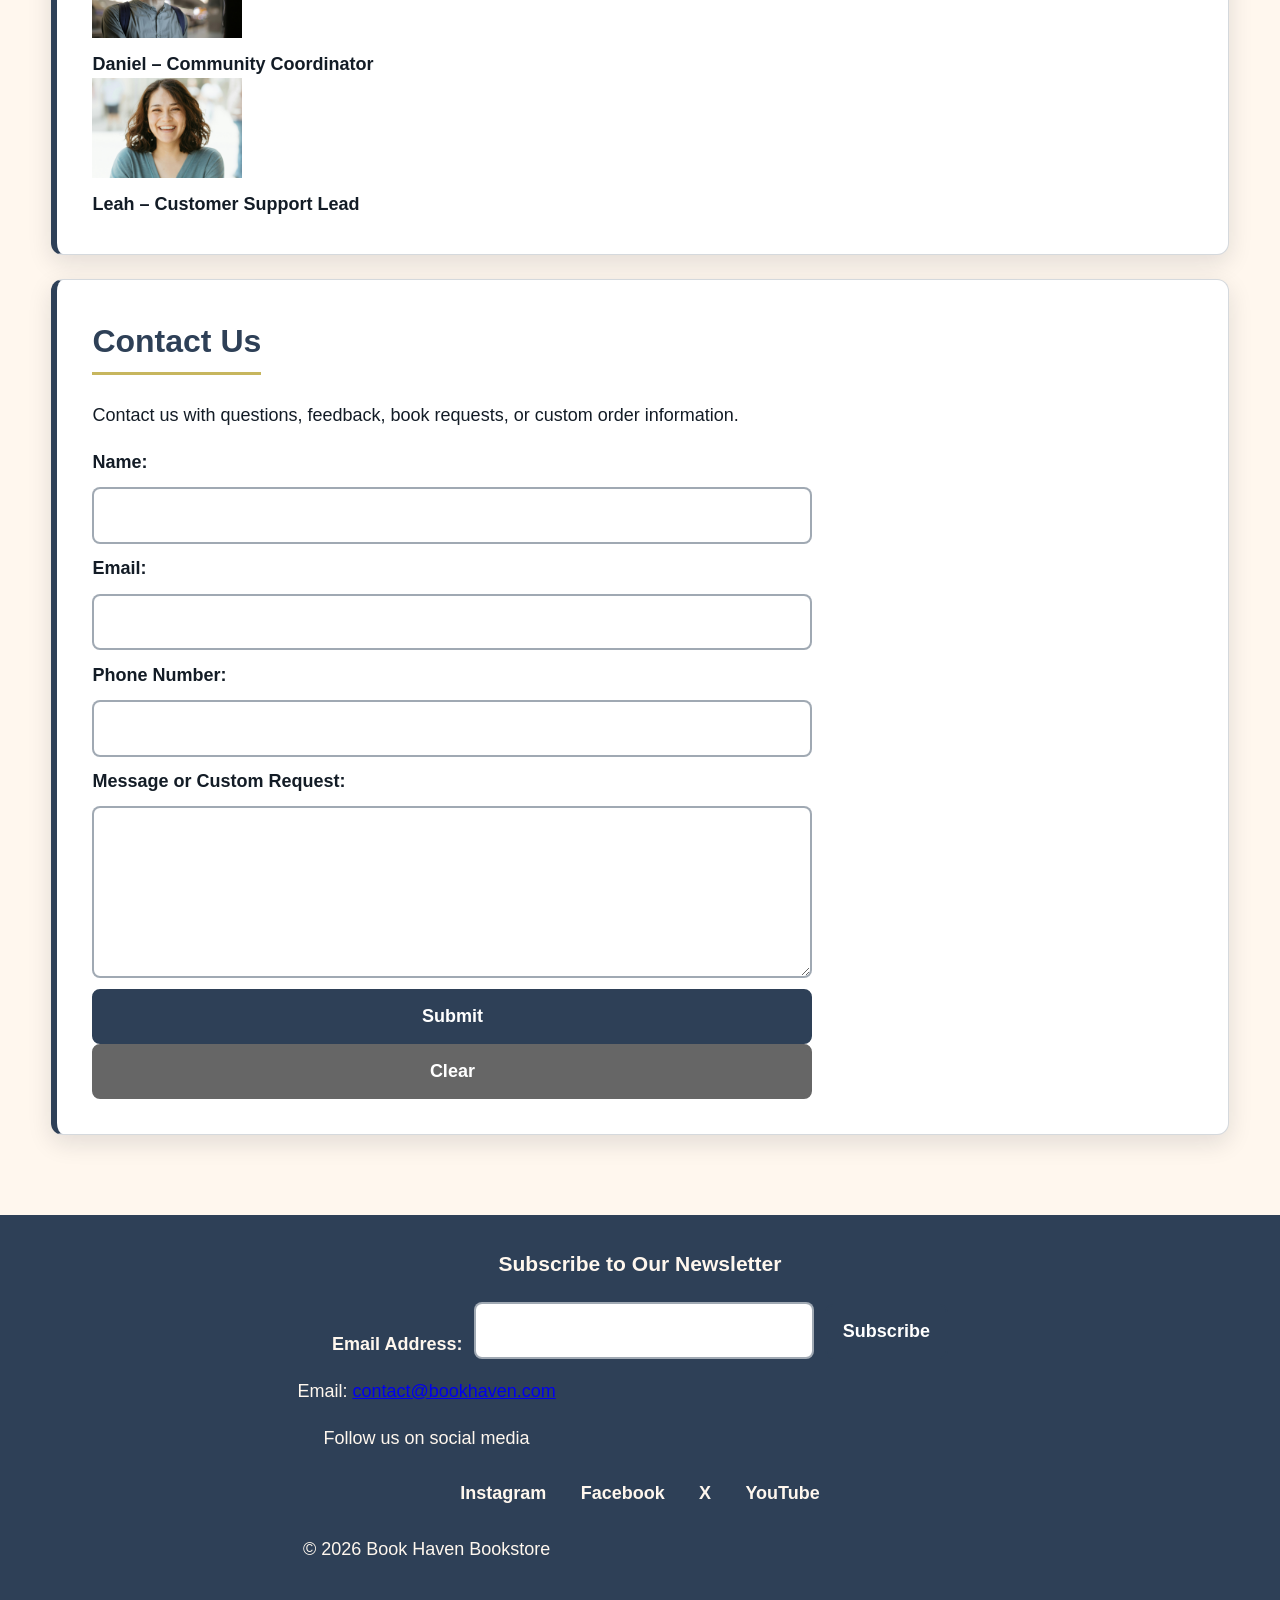
==== commit ee9afdf6: "Update about.html" ====
--- a/about.html
+++ b/about.html
@@ -3,7 +3,11 @@
 
 <head>
     <meta charset="UTF-8">
-    <meta name="viewport" content="width=device-width, initial-scale=1.0">
+
+    <meta
+        name="viewport"
+        content="width=device-width, initial-scale=1.0"
+    >
 
     <title>Book Haven Bookstore | About Us</title>
 
@@ -53,6 +57,40 @@
         </section>
 
         <section>
+            <h2>Business Hours</h2>
+
+            <table>
+                <caption>
+                    Book Haven Bookstore weekly opening hours
+                </caption>
+
+                <thead>
+                    <tr>
+                        <th scope="col">Day</th>
+                        <th scope="col">Opening Hours</th>
+                    </tr>
+                </thead>
+
+                <tbody>
+                    <tr>
+                        <th scope="row">Monday–Friday</th>
+                        <td>9:00 AM–8:00 PM</td>
+                    </tr>
+
+                    <tr>
+                        <th scope="row">Saturday</th>
+                        <td>10:00 AM–6:00 PM</td>
+                    </tr>
+
+                    <tr>
+                        <th scope="row">Sunday</th>
+                        <td>11:00 AM–5:00 PM</td>
+                    </tr>
+                </tbody>
+            </table>
+        </section>
+
+        <section>
             <h2>Meet the Team</h2>
 
             <figure>
@@ -95,32 +133,46 @@
         <section>
             <h2>Contact Us</h2>
 
+            <p>
+                Contact us with questions, feedback, book requests, or custom
+                order information.
+            </p>
+
             <form id="contact-form">
 
-                <label for="name">Name:</label>
+                <label for="name">
+                    Name:
+                </label>
 
                 <input
                     type="text"
                     id="name"
                     name="name"
+                    autocomplete="name"
                     required
                 >
 
-                <label for="email">Email:</label>
+                <label for="email">
+                    Email:
+                </label>
 
                 <input
                     type="email"
                     id="email"
                     name="email"
+                    autocomplete="email"
                     required
                 >
 
-                <label for="phone">Phone Number:</label>
+                <label for="phone">
+                    Phone Number:
+                </label>
 
                 <input
                     type="tel"
                     id="phone"
                     name="phone"
+                    autocomplete="tel"
                     required
                 >
 
@@ -155,7 +207,8 @@
     <footer>
         <h3>Subscribe to Our Newsletter</h3>
 
-        <form>
+        <form id="subscribe-form-about">
+
             <label for="subscribe-email-about">
                 Email Address:
             </label>
@@ -164,20 +217,45 @@
                 type="email"
                 id="subscribe-email-about"
                 name="subscribe-email-about"
+                autocomplete="email"
                 required
             >
 
             <button
-                type="button"
+                type="submit"
                 id="subscribe-btn-about"
             >
                 Subscribe
             </button>
+
         </form>
 
-        <p>Email: contact@bookhaven.com</p>
+        <p>
+            Email:
+            <a href="mailto:contact@bookhaven.com">
+                contact@bookhaven.com
+            </a>
+        </p>
 
         <p>Follow us on social media</p>
+
+        <nav aria-label="Social media links">
+            <a href="#" aria-label="Book Haven on Instagram">
+                Instagram
+            </a>
+
+            <a href="#" aria-label="Book Haven on Facebook">
+                Facebook
+            </a>
+
+            <a href="#" aria-label="Book Haven on X">
+                X
+            </a>
+
+            <a href="#" aria-label="Book Haven on YouTube">
+                YouTube
+            </a>
+        </nav>
 
         <p>&copy; 2026 Book Haven Bookstore</p>
     </footer>
@@ -186,16 +264,19 @@
         const contactForm =
             document.getElementById("contact-form");
 
-        const subscribeButton =
-            document.getElementById("subscribe-btn-about");
+        const subscribeForm =
+            document.getElementById("subscribe-form-about");
 
         contactForm.addEventListener("submit", function (event) {
             event.preventDefault();
 
             const customerInformation = {
-                name: document.getElementById("name").value,
-                email: document.getElementById("email").value,
-                phone: document.getElementById("phone").value,
+                name:
+                    document.getElementById("name").value,
+                email:
+                    document.getElementById("email").value,
+                phone:
+                    document.getElementById("phone").value,
                 customOrder:
                     document.getElementById("feedback").value
             };
@@ -208,7 +289,9 @@
             alert("Thank you for your message.");
         });
 
-        subscribeButton.addEventListener("click", function () {
+        subscribeForm.addEventListener("submit", function (event) {
+            event.preventDefault();
+
             alert("Thank you for subscribing.");
         });
     </script>
